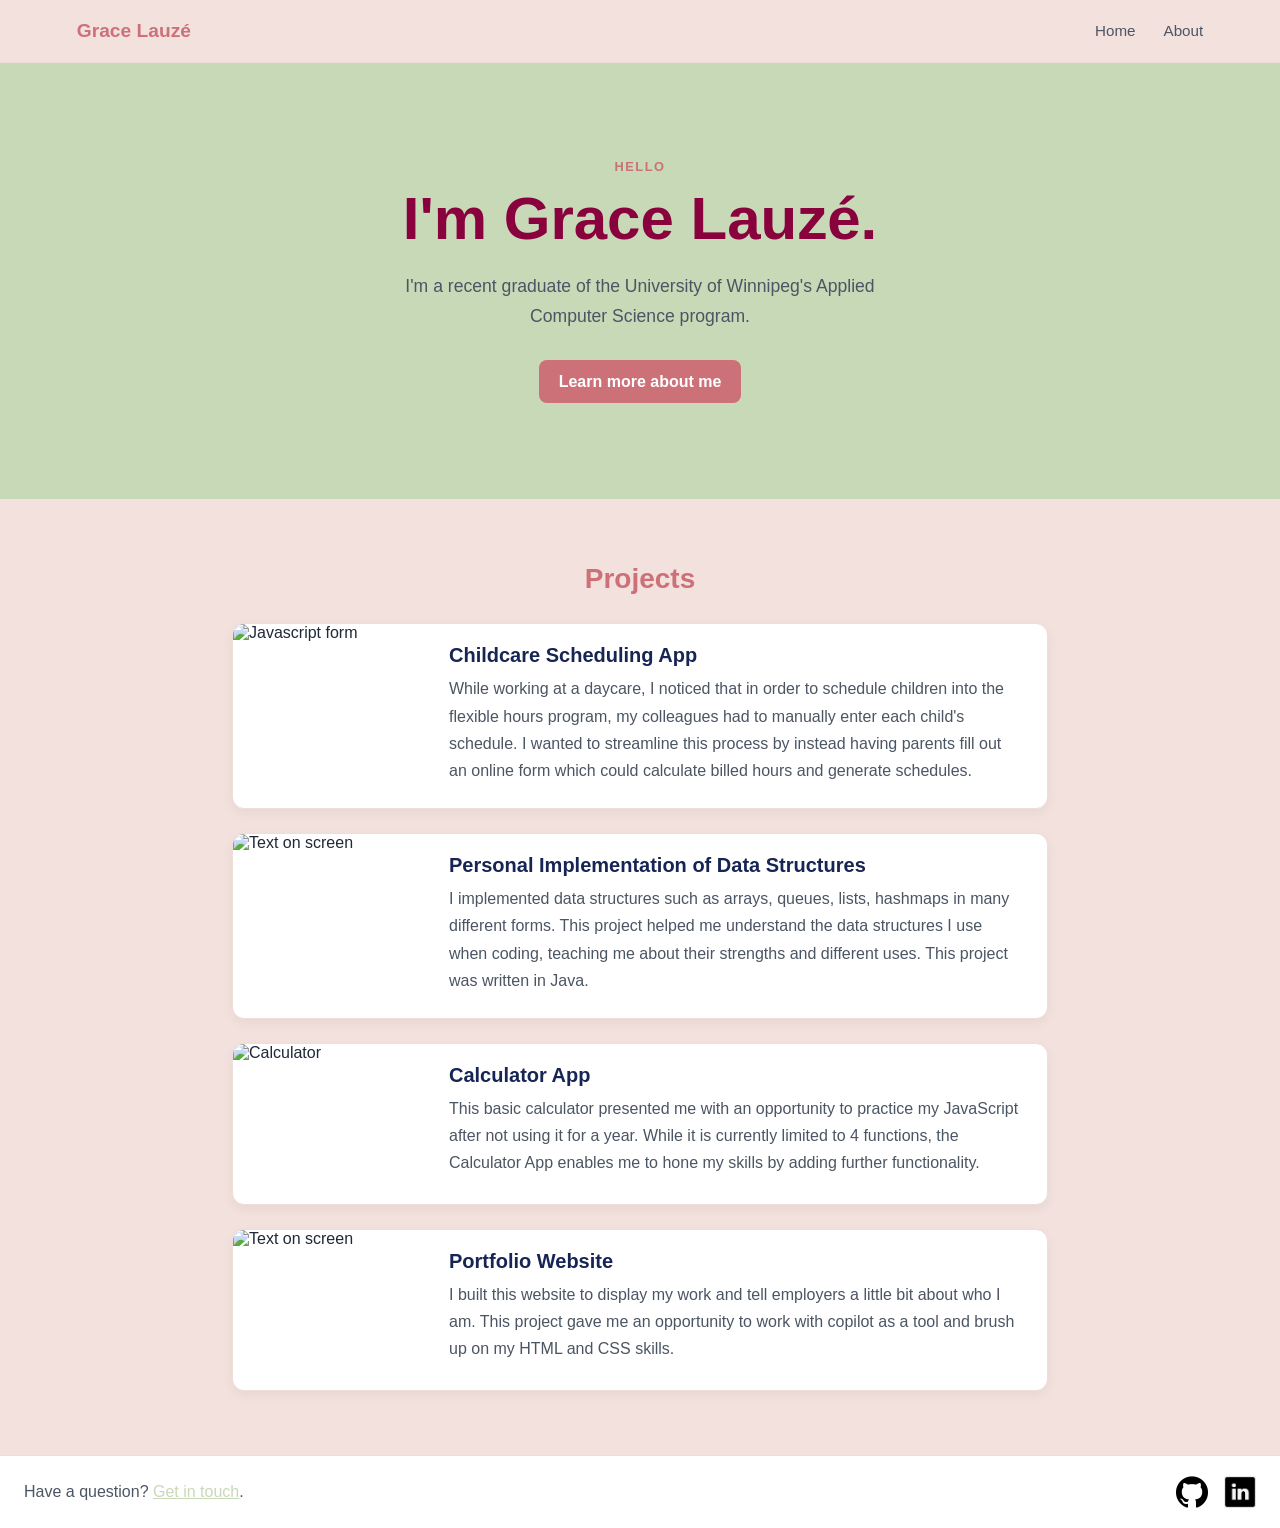
==== index.html @ ae584ce5 "Add files via upload" ====
<!DOCTYPE html>
<html lang="en">
<head>
    <meta charset="UTF-8">
    <meta name="viewport" content="width=device-width, initial-scale=1.0">
    <meta name="Grace's Portfolio" content="Junior Software Developer.">
    <title>Grace's Portfolio</title>
    <link rel="stylesheet" href="style.css">
</head>
<body>
    <header class="site-header">
        <a class="site-title" href="#home">Grace Lauzé</a>
        <nav aria-label="Main navigation">
            <ul class="nav-links">
                <li><a href="#home">Home</a></li>
                <li><a href="./about.html">About</a></li>
            </ul>
        </nav>
    </header>

    <main>
        <section class="hero" id="home">
            <p class="eyebrow">Hello</p>
            <h1>I'm Grace Lauzé.</h1>
            <p class="hero-copy">I'm a recent graduate of the University of Winnipeg's Applied Computer Science program.</p>
            <a class="button" href="./about.html">Learn more about me</a>
        </section>

        <section class="content-section" id="projects">
            <h2>Projects</h2>
            <div class="content-list">
                <article class="content-card">
                    <img src="https://images.unsplash.com/photo-1470770841072-f978cf4d019e?auto=format&amp;fit=crop&amp;w=1200&amp;q=80" alt="Javascript form" width="1200" height="675" loading="lazy">
                    <div class="content-card-copy">
                        <h3>Childcare Scheduling App</h3>
                        <p>While working at a daycare, I noticed that in order to schedule children into the flexible hours program, 
                            my colleagues had to manually enter each child's schedule. I wanted to streamline this process by instead having 
                            parents fill out an online form which could calculate billed hours and generate schedules.</p>
                    </div>
                </article>
                <article class="content-card">
                    <img src="https://images.unsplash.com/photo-1521737711867-e3b97375f902?auto=format&amp;fit=crop&amp;w=1200&amp;q=80" alt="Text on screen" width="1200" height="675" loading="lazy">
                    <div class="content-card-copy">
                        <h3>Personal Implementation of Data Structures</h3>
                        <p>I implemented data structures such as arrays, queues, lists, hashmaps in many different forms. This project 
                            helped me understand the data structures I use when coding, teaching me about their strengths and different 
                            uses. This project was written in Java.</p>
                    </div>
                </article>
                <article class="content-card">
                    <img src="https://images.unsplash.com/photo-1497366754035-f200968a6e72?auto=format&amp;fit=crop&amp;w=1200&amp;q=80" alt="Calculator" width="1200" height="675" loading="lazy">
                    <div class="content-card-copy">
                        <h3>Calculator App</h3>
                        <p>This basic calculator presented me with an opportunity to practice my JavaScript after not using it for a 
                            year. While it is currently limited to 4 functions, the Calculator App enables me to hone my skills by 
                            adding further functionality. </p>
                    </div>
                </article>
                <article class="content-card">
                    <img src="https://images.unsplash.com/photo-1521737711867-e3b97375f902?auto=format&amp;fit=crop&amp;w=1200&amp;q=80" alt="Text on screen" width="1200" height="675" loading="lazy">
                    <div class="content-card-copy">
                        <h3>Portfolio Website</h3>
                        <p>I built this website to display my work and tell employers a little bit about who I am. This project
                             gave me an opportunity to work with copilot as a tool and brush up on my HTML and CSS skills.</p>
                    </div>
                </article>
            </div>
        </section>
    </main>

    <footer id="contact">
        <p>Have a question? <a href="mailto:gracelauze@gmail.com">Get in touch</a>.</p>
        <div class="social-links" aria-label="Social profiles">
            <a href="https://github.com/gracelauze"><img src="./images/github_logo.png" alt="GitHub logo" width="32" height="32"></a>
            <a href="www.linkedin.com/in/grace-lauzé"><img src="./images/linkedin_logo.avif" alt="LinkedIn logo" width="32" height="32"></a>
        </div>
    </footer>
</body>
</html>
---- style.css ----
:root {
    color-scheme: light;
    font-family: Arial, Helvetica, sans-serif;
    color: #1f2937;
    background: var(--background-colour);
    font-synthesis: none;
    text-rendering: optimizeLegibility;
    --primary-colour: #FFD9DA;
    --secondary-colour: #CC7178;
    --accent-colour: #C7D9B7;
    --background-colour: #F3E1DD;
    --title-colour: #89023E;
    --shadow-colour: #EFDDD9;
}

* {
    box-sizing: border-box;
}

body {
    min-width: 320px;
    min-height: 100vh;
    margin: 0;
}

a {
    color: inherit;
}

.site-header {
    display: flex;
    align-items: center;
    justify-content: space-between;
    gap: 2rem;
    padding: 1.25rem max(6vw, 1.5rem);
    background: var(--background-colour);
    border-bottom: 1px solid var(--shadow-colour);
}

.site-title {
    color: var(--secondary-colour);
    font-size: 1.2rem;
    font-weight: 700;
    text-decoration: none;
}

.nav-links {
    display: flex;
    gap: 1.75rem;
    margin: 0;
    padding: 0;
    list-style: none;
}

.nav-links a {
    color: #4b5563;
    font-size: 0.95rem;
    text-decoration: none;
}

.nav-links a:hover,
.nav-links a:focus-visible,
footer a:hover,
footer a:focus-visible {
    color: var(--secondary-colour);
}

.hero {
    display: grid;
    justify-items: center;
    min-height: 390px;
    padding: 6rem 1.5rem;
    text-align: center;
    background: var(--accent-colour);
}

.eyebrow {
    margin: 0 0 0.75rem;
    color: var(--secondary-colour);
    font-size: 0.8rem;
    font-weight: 700;
    letter-spacing: 0.12em;
    text-transform: uppercase;
}

h1 {
    margin: 0;
    color: var(--title-colour);
    font-size: clamp(2.25rem, 6vw, 3.75rem);
    line-height: 1.1;
}

.hero-copy {
    max-width: 34rem;
    margin: 1.25rem 0 1.75rem;
    color: #4b5563;
    font-size: 1.1rem;
    line-height: 1.7;
}

.button {
    display: inline-block;
    padding: 0.8rem 1.25rem;
    border-radius: 0.5rem;
    background: var(--secondary-colour);
    color: #fff;
    font-weight: 700;
    text-decoration: none;
}

.button:hover,
.button:focus-visible {
    background: var(--title-colour);
}

.content-section {
    max-width: 54rem;
    margin: 0 auto;
    padding: 4rem 1.5rem;
    text-align: center;
}

.content-section h2 {
    margin: 0 0 1.75rem;
    color: var(--secondary-colour);
    font-size: 1.75rem;
}

.content-list {
    display: grid;
    gap: 1.5rem;
    text-align: left;
}

.content-card {
    display: grid;
    grid-template-columns: minmax(8rem, 12rem) 1fr;
    align-items: stretch;
    overflow: hidden;
    border: 1px solid var(--shadow-colour);
    border-radius: 0.75rem;
    background: #fff;
    box-shadow: 0 4px 12px rgb(15 23 42 / 5%);
}

.content-card img {
    display: block;
    width: 100%;
    height: 100%;
    min-height: 10rem;
    object-fit: cover;
}

.content-card-copy {
    padding: 1.25rem 1.5rem 1.5rem;
}

.content-card h3 {
    margin: 0 0 0.5rem;
    color: #172554;
    font-size: 1.25rem;
}

.content-card p,
footer p {
    margin: 0;
    color: #4b5563;
    line-height: 1.7;
}
.hero.about {
    display: flex;
    align-items: center;
    flex-direction: column;
    gap: 2rem;
}

.about-content {
    display: grid;
    grid-template-columns: minmax(0, 1fr) minmax(0, 25rem);
    align-items: center;
    gap: clamp(2rem, 6vw, 4rem);
    width: min(100%, 60rem);
    text-align: left;
}

.about-content .hero-copy {
    margin: 0;
}

.about-content img {
    display: block;
    width: 100%;
    height: auto;
    border-radius: 0.75rem;
    object-fit: cover;
    box-shadow: 0 8px 24px rgb(15 23 42 / 12%);
}

footer {
    display: flex;
    align-items: center;
    justify-content: space-between;
    gap: 1.5rem;
    padding: 1.25rem 1.5rem;
    border-top: 1px solid var(--shadow-colour);
    background: #fff;
}

footer p {
    margin: 0;
}

.social-links {
    display: flex;
    align-items: center;
    gap: 1rem;
}

.social-links img {
    display: block;
    width: 2rem;
    height: 2rem;
    object-fit: contain;
}

footer a {
    color: var(--accent-colour);
}

@media (max-width: 480px) {
    .site-header {
        align-items: flex-start;
        flex-direction: column;
        gap: 1rem;
    }

    .nav-links {
        gap: 1.25rem;
    }

    .hero {
        min-height: 340px;
        padding-top: 4rem;
        padding-bottom: 4rem;
    }

    .content-card {
        grid-template-columns: 6rem 1fr;
    }

    .content-card img {
        min-height: 100%;
    }

    .content-card-copy {
        padding: 1rem;
    }

    .about-content {
        grid-template-columns: 1fr;
        gap: 1.5rem;
    }

    .about-content img {
        width: min(100%, 25rem);
        justify-self: center;
    }
}
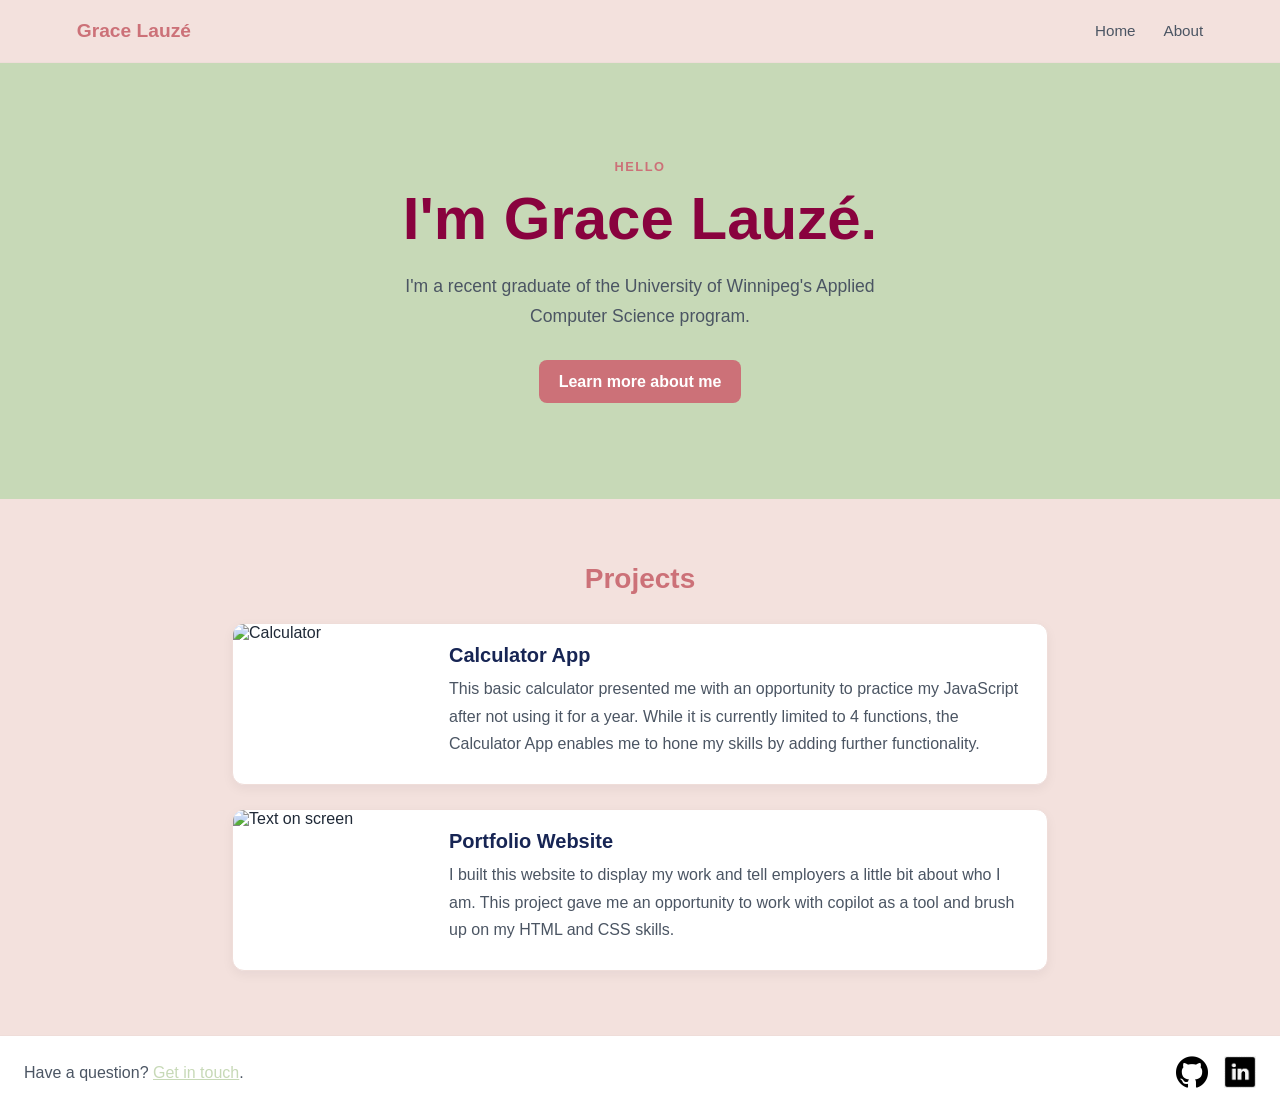
==== commit d5feea52: "Add files via upload" ====
--- a/index.html
+++ b/index.html
@@ -30,25 +30,7 @@
             <h2>Projects</h2>
             <div class="content-list">
                 <article class="content-card">
-                    <img src="https://images.unsplash.com/photo-1470770841072-f978cf4d019e?auto=format&amp;fit=crop&amp;w=1200&amp;q=80" alt="Javascript form" width="1200" height="675" loading="lazy">
-                    <div class="content-card-copy">
-                        <h3>Childcare Scheduling App</h3>
-                        <p>While working at a daycare, I noticed that in order to schedule children into the flexible hours program, 
-                            my colleagues had to manually enter each child's schedule. I wanted to streamline this process by instead having 
-                            parents fill out an online form which could calculate billed hours and generate schedules.</p>
-                    </div>
-                </article>
-                <article class="content-card">
-                    <img src="https://images.unsplash.com/photo-1521737711867-e3b97375f902?auto=format&amp;fit=crop&amp;w=1200&amp;q=80" alt="Text on screen" width="1200" height="675" loading="lazy">
-                    <div class="content-card-copy">
-                        <h3>Personal Implementation of Data Structures</h3>
-                        <p>I implemented data structures such as arrays, queues, lists, hashmaps in many different forms. This project 
-                            helped me understand the data structures I use when coding, teaching me about their strengths and different 
-                            uses. This project was written in Java.</p>
-                    </div>
-                </article>
-                <article class="content-card">
-                    <img src="https://images.unsplash.com/photo-1497366754035-f200968a6e72?auto=format&amp;fit=crop&amp;w=1200&amp;q=80" alt="Calculator" width="1200" height="675" loading="lazy">
+                    <img src="./images/Calculator_application.png" alt="Calculator" width="1200" height="675" loading="lazy">
                     <div class="content-card-copy">
                         <h3>Calculator App</h3>
                         <p>This basic calculator presented me with an opportunity to practice my JavaScript after not using it for a 
@@ -57,7 +39,7 @@
                     </div>
                 </article>
                 <article class="content-card">
-                    <img src="https://images.unsplash.com/photo-1521737711867-e3b97375f902?auto=format&amp;fit=crop&amp;w=1200&amp;q=80" alt="Text on screen" width="1200" height="675" loading="lazy">
+                    <img src="./images/portfolio_pic.png" alt="Text on screen" width="1200" height="675" loading="lazy">
                     <div class="content-card-copy">
                         <h3>Portfolio Website</h3>
                         <p>I built this website to display my work and tell employers a little bit about who I am. This project
